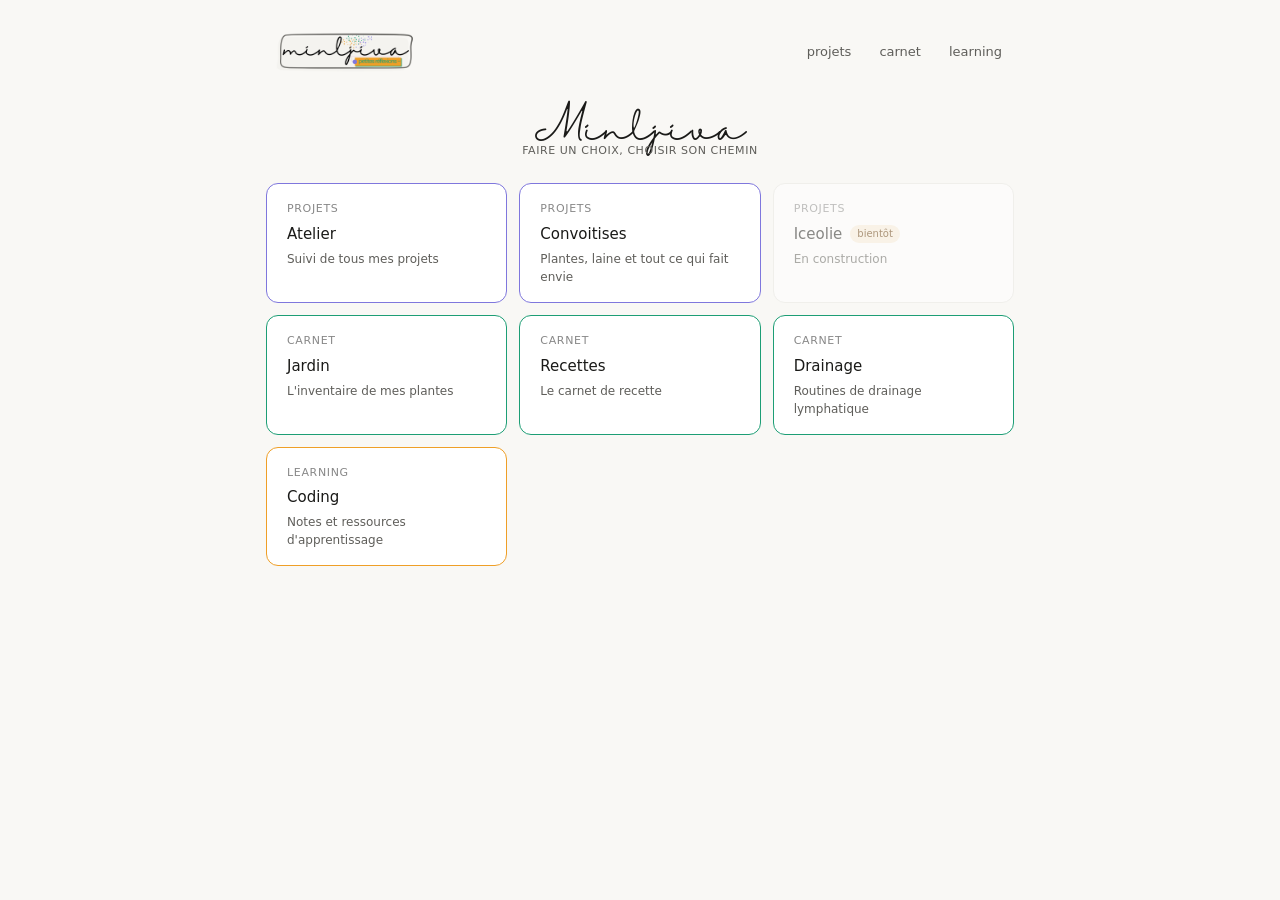
==== index.html @ d65a4150 "Update index.html" ====
<!DOCTYPE html>
<html lang="fr">
<head>
  <meta charset="UTF-8">
  <meta name="viewport" content="width=device-width, initial-scale=1.0">
  <link rel="stylesheet" href="style.css">
  <title>Minljiva</title>
</head>
<body>

  <header class="site-header" data-page="">
    <a href="index.html"><img src="Minljiva.png" alt="Minljiva"></a>
    <nav class="nav" id="main-nav"></nav>
  </header>

  <h1>Minljiva</h1>
  <p class="subtitle">Faire un choix, choisir son chemin</p>

    <div class="index-grid">

    <a href="ATELIER.html" class="index-card-projet">
      <div class="index-card-cat">projets</div>
      <div class="index-card-title">Atelier</div>
      <div class="index-card-desc">Suivi de tous mes projets</div>
    </a>

    <a href="CONVOITISES.html" class="index-card-projet">
      <div class="index-card-cat">projets</div>
      <div class="index-card-title">Convoitises</div>
      <div class="index-card-desc">Plantes, laine et tout ce qui fait envie</div>
    </a>

    <div class="index-card index-card-soon">
      <div class="index-card-cat">projets</div>
      <div class="index-card-title">Iceolie <span class="badge-soon">bientôt</span></div>
      <div class="index-card-desc">En construction</div>
    </div>

    <a href="JARDIN.html" class="index-card-carnet">
      <div class="index-card-cat">carnet</div>
      <div class="index-card-title">Jardin</div>
      <div class="index-card-desc">L'inventaire de mes plantes</div>
    </a>

    <a href="RECETTES.html" class="index-card-carnet">
      <div class="index-card-cat">carnet</div>
      <div class="index-card-title">Recettes</div>
      <div class="index-card-desc">Le carnet de recette</div>
    </a>

    <a href="DRAINAGE.html" class="index-card-carnet">
      <div class="index-card-cat">carnet</div>
      <div class="index-card-title">Drainage</div>
      <div class="index-card-desc">Routines de drainage lymphatique</div>
    </a>

    <a href="CODING.html" class="index-card-learning">
      <div class="index-card-cat">learning</div>
      <div class="index-card-title">Coding</div>
      <div class="index-card-desc">Notes et ressources d'apprentissage</div>
    </a>

  </div>

  </div>



<script>
  const NAV = [
    { cat: "projets",  pages: [
      { label: "Iceolie",       href: "ICEOLIE.html" },
      { label: "Atelier",       href: "ÀTELIER.html" },
      { label: "Convoitises",   href: "CONVOITISES.html" }
    ]},
    { cat: "carnet",   pages: [
      { label: "Jardin",    href: "JARDIN.html" },
      { label: "Recettes",      href: "RECETTES.html" },
      { label: "Drainage",      href: "DRAINAGE.html" }
    ]},
    { cat: "learning", pages: [
      { label: "Coding",        href: "CODING.html" }
    ]}
  ];
  (function buildNav() {
    const nav = document.getElementById('main-nav');
    if (!nav) return;
    const cat = nav.closest('[data-page]') ? nav.closest('[data-page]').dataset.page : '';
    NAV.forEach(group => {
      const wrap = document.createElement('div');
      wrap.className = 'nav-group' + (group.cat === cat ? ' nav-group-active' : '');
      const lbl = document.createElement('span');
      lbl.className = 'nav-cat' + (group.cat === cat ? ' actif' : '');
      lbl.textContent = group.cat;
      wrap.appendChild(lbl);
      if (group.pages.length > 0) {
        const dd = document.createElement('div');
        dd.className = 'nav-dropdown';
        group.pages.forEach(p => {
          const a = document.createElement('a');
          a.href = p.href; a.textContent = p.label; a.className = 'nav-drop-item';
          dd.appendChild(a);
        });
        wrap.appendChild(dd);
      }
      nav.appendChild(wrap);
    });
  })();
</script>
</body>
</html>
---- style.css ----
:root {
  --vert:          #1D9E75;
  --vert-clair:    #E1F5EE;
  --vert-fonce:    #085041;
  --violet:        #7F77DD;
  --violet-clair:  #EEEDFE;
  --violet-fonce:  #3C3489;
  --orange:        #EF9F27;
  --orange-clair:  #FAEEDA;
  --orange-fonce:  #633806;
  --fond:          #f9f8f5;
  --blanc:         #ffffff;
  --bordure:       #e8e7e3;
  --bordure2:      #ccc;
  --texte:         #1a1a18;
  --texte-doux:    #5f5e5a;
  --texte-pale:    #888;
  --fond-bloc:     #f4f3ef;
  --fond-hover:    #efefec;
}

/* ===== PAGE COLORS ===== */
* {  box-sizing: border-box; margin: 0; padding: 0;}
body { background: #f9f8f5; font-family: -apple-system, BlinkMacSystemFont, "Segoe UI", Roboto, sans-serif; color: #1a1a18;  padding: 24px;}
/* ===== GRID PRINCIPAL ===== */
.palette { display: grid; grid-template-columns: repeat(auto-fill, minmax(140px, 140px)); /* largeur fixe */ gap: 20px;}
/* ===== TITRES DE SECTION ===== */
.palette-title { grid-column: 1 / -1; font-weight: 600; font-size: 18px; margin-top: 24px; padding-bottom: 6px; border-bottom: 2px solid #e8e7e3;}
/* ===== CARTE COULEUR ===== */
.color-card { background: #ffffff; border-radius: 12px; padding: 10px; text-align: center; border: 1px solid #e8e7e3; transition: transform 0.15s ease, box-shadow 0.15s ease;}
.color-card:hover { transform: translateY(-3px); box-shadow: 0 6px 14px rgba(0,0,0,0.08);}
/* ===== BLOC COULEUR ===== */
.color-box { height: 80px; border-radius: 8px; margin-bottom: 8px;}
/* ===== TEXTE ===== */
.color-card p { font-size: 13px; line-height: 1.3; color: #5f5e5a;}
/* ===== CAS SPÉCIAUX ===== */
.border { border: 1px solid #ddd;}
/* ===== PALETTE COULEURS ===== */
/* VERTS */
.vert { background: #1D9E75; }
.vert-clair { background: #E1F5EE; }
.vert-fonce { background: #085041; }
/* VIOLETS */
.violet { background: #7F77DD; }
.violet-clair { background: #EEEDFE; }
.violet-fonce { background: #3C3489; }
/* ORANGES */
.orange { background: #EF9F27; }
.orange-clair { background: #FAEEDA; }
.orange-fonce { background: #633806; }
/* FONDS */
.fond { background: #f9f8f5; }
.fond-bloc { background: #f4f3ef; }
.fond-hover { background: #efefec; }
.blanc { background: #ffffff; }
/* BORDURES */
.bordure { background: #e8e7e3; }
.bordure2 { background: #ccc; }
/* TEXTES */
.texte { background: #1a1a18; }
.texte-doux { background: #5f5e5a; }
.texte-pale { background: #888; }

/* 2. RESET & BASE */
*, *::before, *::after {
  box-sizing: border-box;
  margin: 0;
  padding: 0;
}

@font-face {
  font-family: 'Halimun';
  src: url('fonts/Halimun.ttf') format('truetype');
}

body {
  font-family: system-ui, -apple-system, sans-serif;
  background: var(--fond);
  color: var(--texte);
  padding: 2rem 1rem;
  max-width: 780px;
  margin: 0 auto;
  line-height: 1.6;
}

a { color: var(--texte-doux); text-decoration: none; transition: color 0.15s; }
a:hover { color: var(--texte-pale); transform: translateY(-2px);}

/* 3. HEADER — logo + navigation */
.site-header {
  display: flex;
  align-items: center;
  justify-content: space-between;
  gap: 1rem;
  margin-bottom: 2rem;
}

.site-header img {
  display: block;
  max-width: 160px;
}

.nav {
  display: flex;
  gap: 4px;
  align-items: center;
  flex-wrap: wrap;
}

/* Groupe catégorie */
.nav-group {
  position: relative;
}

.nav-cat {
  font-size: 13px;
  color: var(--texte-doux);
  padding: 5px 12px;
  border-radius: 99px;
  cursor: default;
  transition: color 0.15s, background 0.15s;
  display: block;
  user-select: none;
}

.nav-group:hover .nav-cat {
  background: var(--fond-hover);
  color: var(--texte);
}

.nav-cat.actif {
  color: var(--orange);
  background: var(--orange-clair);
}

.nav-cat-soon {
  opacity: 0.45;
  font-style: italic;
}

/* Dropdown */
.nav-dropdown {
  display: none;
  position: absolute;
  top: calc(100% + 6px);
  left: 0;
  background: var(--blanc);
  border: 1px solid var(--bordure);
  border-radius: 10px;
  padding: 5px 0;
  min-width: 140px;
  z-index: 200;
  box-shadow: 0 4px 16px rgba(0,0,0,0.08);
}

.nav-group:hover .nav-dropdown {
  display: block;
}

.nav-drop-item {
  display: block;
  padding: 6px 14px;
  font-size: 13px;
  color: var(--texte-doux);
  text-decoration: none;
  transition: background 0.12s, color 0.12s;
}

.nav-drop-item:hover {
  background: var(--fond-hover);
  color: var(--texte);
}

/* Style pour le compteur de résultats */
.count-bar {
  font-size: 11px;
  color: var(--texte-doux);
  margin-bottom: -0,75rem;
  text-transform: uppercase;
  letter-spacing: 0.05em;  width: 100%;
}

/* 4. TITRES */
h1 { font-family: 'Halimun', sans-serif; font-size: 33px; font-weight: 500; text-align: center; margin-bottom: 0rem; padding-top: -15px }
h2 { font-size: 16px; font-weight: 500; margin-bottom: 0.5rem; color: var(--texte); }
.subtitle { font-size: 11px; color: var(--texte-doux); margin-bottom: 1.5rem; margin-top: -1rem; text-align: center;   text-transform: uppercase;
  letter-spacing: 0.05em;  width: 100%;}

/* 5. COMPOSANTS COMMUNS (Box, Tip, Note...) */
.box { background: var(--blanc); border: 1px solid var(--bordure); border-radius: 12px; padding: 1.25rem; margin-bottom: 1rem; }

.tip, .note {
  font-size: 12px; margin-top: 10px; padding: 8px 10px;
  background: var(--fond-bloc); border-left: 3px solid var(--bordure);
  border-radius: 0 8px 8px 0; color: var(--texte-doux);
}

.tipV {
  font-size: 12px; margin-top: 10px; padding: 8px 10px;
  background: var(--vert-clair); border-left: 3px solid var(--vert);
  border-radius: 0 8px 8px 0; color: var(--texte-doux);}

.warn { font-size: 12px; background: var(--orange-clair); color: var(--orange-fonce); border-radius: 8px; padding: 8px 12px; margin-top: 1rem; }

.mariage {
  font-size: 12px; margin-top: 6px; padding: 8px 10px;
  background: #EEEDFE18; border-left: 3px solid var(--violet);
  border-radius: 0 8px 8px 0; color: var(--texte-doux);
}

.pot-info {
  font-size: 12px; margin-top: 6px; padding: 8px 10px;
  background: #FAEEDA44; border-left: 3px solid var(--orange);
  border-radius: 0 8px 8px 0; color: var(--texte-doux);
}

/* 6. ONGLETS ET FILTRES */
.tabs, .filter-bar { display: flex; gap: 8px; flex-wrap: wrap; margin-bottom: 1.5rem; }
.filter-label { font-size: 11px; color: var(--texte-doux); text-transform: uppercase; letter-spacing: .05em; margin-bottom: 4px; margin-top: 0.75rem; width: 100%; }

.tab, .filter-btn {
  font-size: 13px; padding: 5px 14px; border-radius: 99px;
  border: 1px solid var(--bordure2); background: transparent;
  color: var(--texte-doux); cursor: pointer; transition: all 0.15s;
}

.tab:hover, .filter-btn:hover { border-color: #999; color: var(--texte); }
.tab.active, .filter-btn.active { background: var(--fond-hover); color: var(--texte); border-color: #999; font-weight: 500; }

/* 7. GRILLES ET CARTES */
.grid, .moment-grid, .crochet-grid { display: grid; grid-template-columns: repeat(auto-fit, minmax(300px, 1fr)); gap: 12px; }

.card, .crochet-card { background: var(--blanc); border: 1px solid var(--bordure); border-radius: 12px; padding: 1rem 1.25rem; }
.card-header { display: flex; align-items: center; gap: 10px; margin-bottom: 8px; }
.plant-name { font-size: 15px; font-weight: 500; color: var(--texte); }
.plant-latin { font-size: 12px; color: var(--texte-doux); margin-bottom: 6px; }
.desc { font-size: 13px; color: var(--texte-doux); line-height: 1.6; }

/* 8. BADGES ET TAGS */
.badge { font-size: 11px; padding: 2px 8px; border-radius: 8px; font-weight: 500; flex-shrink: 0; }
.badge-med { background: var(--vert-clair); color: var(--vert-fonce); }
.badge-cul, .badge-arom { background: var(--orange-clair); color: var(--orange-fonce); }
.badge-orn, .badge-ete { background: #FBEAF0; color: #72243E; }
.badge-fruit, .badge-adapt { background: #EAF3DE; color: #27500A; }
.badge-imm { background: var(--violet-clair); color: var(--violet-fonce); }
.badge-mel { background: var(--fond-hover); color: #444441; }

.tags { display: flex; flex-wrap: wrap; gap: 5px; margin-bottom: 8px; }
.tag { font-size: 11px; background: var(--fond-bloc); color: var(--texte-doux); padding: 2px 8px; border-radius: 99px; border: 1px solid var(--bordure); }

/* 9. RECETTES ET ÉTAPES (Tisanes & Cuisine) */
.recipe { background: var(--blanc); border: 1px solid var(--bordure); border-radius: 12px; padding: 1.25rem; margin-bottom: 12px; }
.recipe-header { display: flex; align-items: flex-start; gap: 12px; margin-bottom: 10px; }
.recipe-icon { width: 36px; height: 36px; border-radius: 8px; display: flex; align-items: center; justify-content: center; flex-shrink: 0; font-size: 14px; font-weight: 600; }
.recipe-title { font-size: 15px; font-weight: 500; color: var(--texte); margin: 0; }
.recipe-sub { font-size: 12px; color: var(--texte-doux); margin: 0; }

.row { display: grid; grid-template-columns: 1fr 1fr; gap: 12px; margin-top: 10px; }
.block { background: var(--fond-bloc); border-radius: 8px; padding: 10px 12px; }
.block-label { font-size: 11px; color: var(--texte-pale); text-transform: uppercase; letter-spacing: .04em; margin-bottom: 4px; }
.block-val { font-size: 13px; color: var(--texte); line-height: 1.5; }

.how-box { background: var(--blanc); border: 1px solid var(--bordure); border-radius: 12px; padding: 1.25rem; margin-bottom: 1.5rem; }
.step { display: flex; gap: 12px; align-items: flex-start; margin-bottom: 12px; }
.step-num { width: 24px; height: 24px; border-radius: 50%; background: var(--vert-clair); color: var(--vert-fonce); font-size: 12px; font-weight: 500; display: flex; align-items: center; justify-content: center; flex-shrink: 0; }
.step-text { font-size: 13px; color: var(--texte-doux); line-height: 1.6; }

/* 10. PAGE AVENIR — expositions */
.expo-btn.active-est   { background: #E6F1FB; color: #0C447C; border-color: #378ADD; }
.expo-btn.active-ouest { background: var(--orange-clair); color: var(--orange-fonce); border-color: var(--orange); }
.expo-btn.active-ombre { background: #EAF3DE; color: #27500A; border-color: #639922; }
.expo-btn.active-all   { background: var(--fond-hover); color: var(--texte); border-color: #999; }

.expo-tag { font-size: 11px; padding: 2px 8px; border-radius: 8px; font-weight: 500; }
.expo-est   { background: #E6F1FB; color: #0C447C; }
.expo-ouest { background: var(--orange-clair); color: var(--orange-fonce); }
.expo-ombre { background: #EAF3DE; color: #27500A; }
.expo-both  { background: var(--fond-hover); color: #444441; }

.card.prio { border: 2px solid var(--vert); }
.prio-label { font-size: 11px; background: var(--vert-clair); color: var(--vert-fonce); padding: 2px 8px; border-radius: 8px; font-weight: 500; display: inline-block; margin-bottom: 8px; }

/* 11. PAGE CODING — blocks de code */
.code-block { background: #1a1a18; color: #e8e7e3; border-radius: 8px; padding: 10px 14px; font-family: 'Courier New', monospace; font-size: 12px; line-height: 1.7; overflow-x: auto; margin-top: 6px; }
.code-block .kw  { color: var(--violet-clair); }
.code-block .str { color: #a8e6cf; }
.code-block .com { color: #666; font-style: italic; }
.code-block .tag { color: #f8c291; border: none; background: none; }
.code-block .atr { color: var(--vert-clair); }

/* 12. CROCHET — modale et panneau slide */
.btn-add { display: inline-flex; align-items: center; gap: 6px; background: var(--vert); color: #fff; border: none; border-radius: 99px; padding: 8px 18px; font-size: 13px; font-weight: 500; cursor: pointer; margin-bottom: 1.5rem; }
/* BOUTONS D'ACTION (Démarrer / Terminer) */
.btn-next {
  background: var(--fond-bloc);
  border: 1px solid var(--bordure);
  padding: 5px 12px;
  border-radius: 6px;
  font-size: 11px;
  font-weight: 500;
  color: var(--texte);
  cursor: pointer;
  transition: all 0.2s;
}
.save-ok { font-size: 11px; color: var(--texte-doux); margin-bottom: 1.5rem; margin-top: 1rem; text-align: center;   text-transform: uppercase;
  letter-spacing: 0.05em;  width: 100%;}

.btn-next:hover {
  background: var(--vert-clair);
  border-color: var(--vert);
}

/* BOUTON SUPPRIMER (La petite croix) */
.btn-delete {
  background: none;
  border: none;
  color: var(--texte-pale);
  font-size: 14px;
  cursor: pointer;
  padding: 5px;
  transition: color 0.2s;
}

.btn-delete:hover {
  color: #e74c3c; /* Rouge au survol */
}

.btn-edit-save{
  background: var(--fond-bloc);
  border: 1px solid var(--bordure);
  padding: 5px 12px;
  border-radius: 6px;
  font-size: 11px;
  font-weight: 500;
  color: var(--texte);
  cursor: pointer;
  transition: all 0.2s;
}

/* BOUTONS DANS LES MODALES (Enregistrer / Annuler) */
.modal-actions {
  display: flex;
  justify-content: flex-end;
  gap: 10px;
  margin-top: 20px;
}

.btn-save {
  background: var(--vert);
  color: white;
  border: none;
  padding: 8px 16px;
  border-radius: 8px;
  cursor: pointer;
}

.btn-save:hover {
  background: var(--vert-clair);
  border-color: var(--vert);
}
.overlay, .detail-overlay { display: none; position: fixed; inset: 0; background: rgba(0,0,0,0.35); z-index: 100; align-items: center; justify-content: center; }
.overlay.open, .detail-overlay.open { display: flex; }

.modal { background: var(--blanc); border-radius: 16px; padding: 1.5rem; width: 90%; max-width: 420px; box-shadow: 0 8px 32px rgba(0,0,0,0.12); }
.field { margin-bottom: 0.9rem; }
.field label, .detail-label { display: block; font-size: 11px; color: var(--texte-pale); text-transform: uppercase; letter-spacing: .04em; margin-bottom: 4px; }
.field input, .field textarea, .field select, .edit-input, .edit-textarea { width: 100%; border: 1px solid var(--bordure); border-radius: 8px; padding: 8px 10px; font-size: 13px; font-family: inherit; background: var(--fond); outline: none; }

.detail-panel { position: fixed; top: 0; right: -100%; width: 100%; max-width: 480px; height: 100%; background: var(--blanc); box-shadow: -4px 0 24px rgba(0,0,0,0.12); z-index: 201; overflow-y: auto; transition: right 0.25s ease; padding: 1.5rem; }
.detail-panel.open { right: 0; }

.crochet-card.todo { border-left: 3px solid var(--violet); }
.crochet-card.wip  { border-left: 3px solid var(--orange); }
.crochet-card.done { border-left: 3px solid var(--vert); }

.statut-todo { 
  background: var(--violet-clair);   color: var(--violet-fonce);   border: 1px solid #ccc; 
}
/* WIP (En cours) */
.statut-wip { 
  background: var(--orange-clair);   color: var(--orange-fonce); border: 1px solid #ccc; 
}
/* DONE (Terminé) */
.statut-done { 
  background: var(--vert-clair);   color:   var(--vert-fonce); border: 1px solid #ccc; 
}

.clickable-title {
  cursor: pointer;
  font-weight: 500;
  transition: color 0.2s ease;
  display: inline-block; /* Pour que la zone de clic s'arrête à la fin du texte */
}

/* L'effet de survol uniquement sur le titre */
.clickable-title:hover {
  color: var(--vert);
  text-decoration: underline; /* Optionnel : pour bien montrer que c'est un lien */
}
/* 13. RESPONSIVE ET UTILS */
@media (max-width: 600px) {
  body { padding: 1rem 0.75rem; }
  .grid, .moment-grid, .crochet-grid { grid-template-columns: 1fr; }
  .row { grid-template-columns: 1fr; }
  .detail-panel { max-width: 100%; }
}

.date { font-size: 12px; color: var(--texte-pale); font-weight: 500; letter-spacing: 0.05em; }

/* La ligne qui contient Badge, Date et Bouton */
.header-top-row {
  display: flex;
  justify-content: space-between; /* Pousse le bouton à droite et les infos à gauche */
  align-items: center;            /* Aligne tout verticalement au centre */
  width: 100%;
}

/* Le groupe Badge + Date */
.header-meta {
  display: flex;
  align-items: center;
  gap: 10px;
}

/* Style spécifique pour le bouton fermer du panneau */
.btn-close-detail {
  background: none;
  border: none;
  font-size: 20px;
  color: var(--texte-pale);
  cursor: pointer;
  padding: 5px;
  line-height: 1;
  transition: color 0.2s;
}

.btn-close-detail:hover {
  color: var(--texte); /* Devient plus sombre au survol */
}

/* Optionnel : style pour la date si tu ne l'as pas déjà */
.date {
  font-size: 12px;
  color: var(--texte-pale);
  font-weight: 500;
  letter-spacing: 0.05em;
}

.empty, .loading { text-align: center; padding: 3rem 1rem; color: var(--texte-pale); font-size: 14px; }


/* ============================================================
   14. CLASSES AJOUTÉES (remplacement des styles inline)
   ============================================================ */

/* -- CROCHET : panneau détail -- */
.detail-titre {
  font-size: 20px;
  margin-top: 10px;
  font-weight: 500;
}

.detail-section {
  margin-top: 12px;
}

.detail-section-first {
  margin-top: 20px;
}

.edit-textarea {
  width: 100%;
  min-height: 100px;
}

.btn-edit-save-full {
  width: 100%;
  margin-top: 15px;
}

/* -- CROCHET : cartes -- */
.card-top {
  display: flex;
  align-items: center;
  gap: 10px;
  margin-bottom: 8px;
}

.card-top-title {
  flex: 1;
}

.card-actions {
  margin-top: 12px;
  display: flex;
  gap: 8px;
}

/* -- RECETTE & DRAINAGE : couleurs des icônes recettes -- */
.recipe-icon-orange {
  background: var(--orange-clair);
  color: var(--orange-fonce);
}

.recipe-icon-vert {
  background: var(--vert-clair);
  color: var(--vert-fonce);
}

.recipe-icon-violet {
  background: var(--violet-clair);
  color: var(--violet-fonce);
}

.recipe-icon-fruit {
  background: #EAF3DE;
  color: #27500A;
}

.recipe-icon-orn {
  background: #FBEAF0;
  color: #72243E;
}

.recipe-icon-neutre {
  background: var(--fond-bloc);
  color: var(--texte-doux);
}

/* -- RECETTE : how-box étapes -- */
.how-box-steps {
  margin-top: 10px;
  margin-bottom: 0;
}

/* -- CODING : desc avec marges -- */
.desc-coding {
  margin: 6px 0 8px;
}

/* -- CODING : how-box liste -- */
.how-box-liste {
  
  margin-top: 8px;
  margin-bottom: 0;
}

/* -- TISANES : espacements dans les cartes -- */
.row-tisane {
  margin-top: 8px;
}

.desc-tisane {
  margin-top: 8px;
}

/* -- INDEX : espacement des liens dans les blocs tip -- */
.tip-links {
  margin-top: 6px;
}

.lien1 {
  margin-bottom: 2px;
}


/* ============================================================
   15. PAGE INDEX — grille de cartes
   ============================================================ */

.index-grid {
  display: grid;
  grid-template-columns: repeat(auto-fit, minmax(220px, 1fr));
  gap: 12px;
  margin-top: 1.5rem;
}

.index-card {
  display: block;
  background: var(--blanc);
  border: 1px solid var(--bordure);
  border-radius: 12px;
  padding: 1rem 1.25rem;
  text-decoration: none;
  color: var(--texte);
  transition: border-color 0.15s, box-shadow 0.15s;
}

.index-card-projet {
  display: block;
  background: var(--blanc);
  border: 1px solid var(--violet);
  border-radius: 12px;
  padding: 1rem 1.25rem;
  text-decoration: none;
  color: var(--texte);
  transition: border-color 0.15s, box-shadow 0.15s;
}

.index-card-carnet {
  display: block;
  background: var(--blanc);
  border: 1px solid var(--vert);
  border-radius: 12px;
  padding: 1rem 1.25rem;
  text-decoration: none;
  color: var(--texte);
  transition: border-color 0.15s, box-shadow 0.15s;
}

.index-card-learning {
  display: block;
  background: var(--blanc);
  border: 1px solid var(--orange);
  border-radius: 12px;
  padding: 1rem 1.25rem;
  text-decoration: none;
  color: var(--texte);
  transition: border-color 0.15s, box-shadow 0.15s;
}

.index-card:hover {
  border-color: var(--black);
  box-shadow: 0 2px 10px rgba(127,119,221,0.1);
  color: var(--texte);
}

.index-card-soon {
  opacity: 0.5;
  cursor: default;
  pointer-events: none;
}

.index-card-cat {
  font-size: 11px;
  text-transform: uppercase;
  letter-spacing: 0.06em;
  color: var(--texte-pale);
  margin-bottom: 4px;
}

.index-card-title {
  font-size: 15px;
  font-weight: 500;
  margin-bottom: 4px;
  display: flex;
  align-items: center;
  gap: 8px;
}

.index-card-desc {
  font-size: 12px;
  color: var(--texte-doux);
  line-height: 1.5;
}

.badge-soon {
  font-size: 10px;
  background: var(--orange-clair);
  color: var(--orange-fonce);
  padding: 1px 7px;
  border-radius: 99px;
  font-weight: 500;
}

/* ===== AJOUTS POUR LE PATRON DE CROCHET ===== */

/* Titre de section à l'intérieur d'une how-box */
.section-pattern-title {
    color: var(--vert-fonce);
    margin-bottom: 1.25rem;
    text-transform: uppercase;
    font-size: 14px;
    letter-spacing: 0.05em;
}

/* Ligne spécifique pour un rang du patron */
.pattern-row {
    font-size: 13px;
    padding: 6px 10px;
    background: var(--fond-bloc);
    margin-bottom: 4px;
    border-radius: 6px;
    border-left: 2px solid var(--bordure2);
}

/* Accentuer les "Row X" dans le texte */
.pattern-row strong, .step-text strong {
    color: var(--texte);
    font-weight: 600;
}
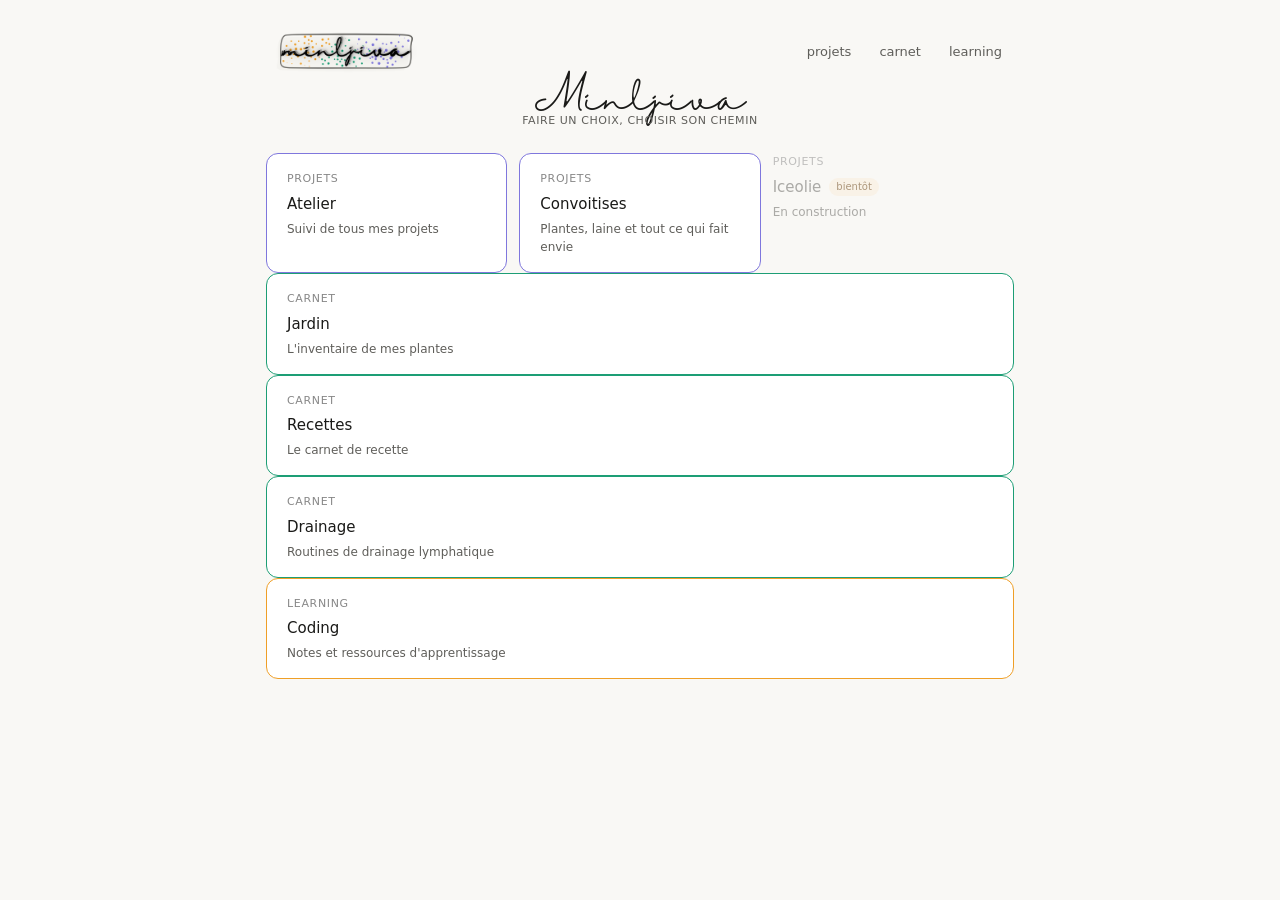
==== commit 621d5dae: "Update index.html" ====
--- a/index.html
+++ b/index.html
@@ -30,7 +30,7 @@
       <div class="index-card-desc">Plantes, laine et tout ce qui fait envie</div>
     </a>
 
-    <div class="index-card index-card-soon">
+    <a href="https://minljiva.github.io/iceolie/" class="index-card-soon">
       <div class="index-card-cat">projets</div>
       <div class="index-card-title">Iceolie <span class="badge-soon">bientôt</span></div>
       <div class="index-card-desc">En construction</div>
@@ -70,7 +70,7 @@
   const NAV = [
     { cat: "projets",  pages: [
       { label: "Iceolie",       href: "ICEOLIE.html" },
-      { label: "Atelier",       href: "ÀTELIER.html" },
+      { label: "Atelier",       href: "ATELIER.html" },
       { label: "Convoitises",   href: "CONVOITISES.html" }
     ]},
     { cat: "carnet",   pages: [
--- a/style.css
+++ b/style.css
@@ -21,45 +21,108 @@
 
 /* ===== PAGE COLORS ===== */
 * {  box-sizing: border-box; margin: 0; padding: 0;}
-body { background: #f9f8f5; font-family: -apple-system, BlinkMacSystemFont, "Segoe UI", Roboto, sans-serif; color: #1a1a18;  padding: 24px;}
-/* ===== GRID PRINCIPAL ===== */
-.palette { display: grid; grid-template-columns: repeat(auto-fill, minmax(140px, 140px)); /* largeur fixe */ gap: 20px;}
-/* ===== TITRES DE SECTION ===== */
-.palette-title { grid-column: 1 / -1; font-weight: 600; font-size: 18px; margin-top: 24px; padding-bottom: 6px; border-bottom: 2px solid #e8e7e3;}
-/* ===== CARTE COULEUR ===== */
-.color-card { background: #ffffff; border-radius: 12px; padding: 10px; text-align: center; border: 1px solid #e8e7e3; transition: transform 0.15s ease, box-shadow 0.15s ease;}
-.color-card:hover { transform: translateY(-3px); box-shadow: 0 6px 14px rgba(0,0,0,0.08);}
-/* ===== BLOC COULEUR ===== */
-.color-box { height: 80px; border-radius: 8px; margin-bottom: 8px;}
-/* ===== TEXTE ===== */
-.color-card p { font-size: 13px; line-height: 1.3; color: #5f5e5a;}
-/* ===== CAS SPÉCIAUX ===== */
-.border { border: 1px solid #ddd;}
-/* ===== PALETTE COULEURS ===== */
-/* VERTS */
-.vert { background: #1D9E75; }
-.vert-clair { background: #E1F5EE; }
-.vert-fonce { background: #085041; }
-/* VIOLETS */
-.violet { background: #7F77DD; }
-.violet-clair { background: #EEEDFE; }
-.violet-fonce { background: #3C3489; }
-/* ORANGES */
-.orange { background: #EF9F27; }
-.orange-clair { background: #FAEEDA; }
-.orange-fonce { background: #633806; }
-/* FONDS */
-.fond { background: #f9f8f5; }
-.fond-bloc { background: #f4f3ef; }
-.fond-hover { background: #efefec; }
-.blanc { background: #ffffff; }
-/* BORDURES */
-.bordure { background: #e8e7e3; }
-.bordure2 { background: #ccc; }
-/* TEXTES */
-.texte { background: #1a1a18; }
-.texte-doux { background: #5f5e5a; }
-.texte-pale { background: #888; }
+body { background: var(--fond); font-family: -apple-system, BlinkMacSystemFont, "Segoe UI", Roboto, sans-serif; color: var(--texte);  padding: 24px;}
+/* ===== CONTENEUR GLOBAL ===== */
+.palette {
+  display: flex;
+  flex-direction: column;
+  align-items: center;
+  width: 100%;
+  max-width: 1000px;
+  margin: 0 auto;
+    border-bottom: 2px solid va(--bordure);
+}
+
+/* ===== CHAQUE SECTION (Titre + ses 3 cartes) ===== */
+.palette-group {
+  display: flex;
+  flex-direction: column;
+  align-items: center;
+  width: 100%;
+  margin-bottom: 5px; /* Espace entre les groupes (Verts / Violets...) */
+}
+
+.palette-title {
+  font-family: 'Halimun', sans-serif; /* Si tu l'utilises */
+  font-size: 18px;
+  margin-top: 24px;
+  padding-bottom: 6px;
+  border-bottom: 2px solid var(--bordure);
+  text-align: left;
+  margin-right: 20px;
+  margin-bottom: 5px;
+  width: 100%;
+}
+
+/* ===== LE CONTENEUR DES 3 CARTES ===== */
+.cards-container {
+  display: flex;
+  flex-direction: row;
+  justify-content: center;
+  flex-wrap: wrap;
+  gap: 25px;
+  width: 100%;
+}
+
+/* ===== LA CARTE INDIVIDUELLE ===== */
+.color-card {
+    background: var(--blanc);
+  border-radius: 12px;
+  padding: 10px;
+  border: 1px solid var(--bordure);
+  transition: transform 0.15s ease, box-shadow 0.15s ease;
+  display: flex;
+  flex-direction: column;
+  align-items: center;
+  text-align: center;
+  width: 130px; /* Un peu plus large pour respirer */
+
+}
+
+.color-card:hover { 
+  transform: translateY(-3px); 
+    box-shadow: 0 6px 14px rgba(0,0,0,0.08);
+}
+
+/* ===== LA BOITE DE COULEUR (LE CARRÉ) ===== */
+.color-box { 
+  width: 100%;       /* IMPORTANT : Pour qu'on voie la couleur */
+  height: 80px; 
+  border-radius: 10px; 
+  margin-bottom: 10px;
+  box-shadow: inset 0 0 0 1px rgba(0,0,0,0.05); /* Petite bordure interne discrète */
+}
+
+/* ===== TEXTE SOUS LA COULEUR ===== */
+.color-card p { 
+  font-size: 13px; 
+  line-height: 1.4; 
+  color: var(--texte-doux);
+  margin: 0;
+}
+
+/* Cas spécial pour la box blanche (pour la voir sur fond blanc) */
+.border { border: 1px solid #ddd; }
+
+/* ===== TES COULEURS (Gardées telles quelles) ===== */
+.vert { background: var(--vert); }
+.vert-clair { background: var(--vert-clair); }
+.vert-fonce { background: var(--vert-fonce); }
+.violet { background: var(--violet); }
+.violet-clair { background: var(--violet-clair); }
+.violet-fonce { background: var(--violet-fonce); }
+.orange { background: var(--orange); }
+.orange-clair { background: var(--orange-clair); }
+.orange-fonce { background: var(--orange-fonce); }
+.fond { background: var(--fond); }
+.fond-bloc { background: var(--fond-bloc); }
+.fond-hover { background: var(--fond-hover); }
+.blanc { background: var(--blanc); }
+.bordure { background: var(--bordure); }
+.bordure2 { background: var(--bordure2); }
+.texte { background: var(--texte); }
+.texte-doux { background: var(--texte-doux); }
+.texte-pale { background: var(--texte-pale); }
 
 /* 2. RESET & BASE */
 *, *::before, *::after {
@@ -181,7 +244,7 @@
 }
 
 /* 4. TITRES */
-h1 { font-family: 'Halimun', sans-serif; font-size: 33px; font-weight: 500; text-align: center; margin-bottom: 0rem; padding-top: -15px }
+h1 { font-family: 'Halimun', sans-serif; font-size: 33px; font-weight: 500; text-align: center; margin-bottom: 0rem; margin-top: -30px; }
 h2 { font-size: 16px; font-weight: 500; margin-bottom: 0.5rem; color: var(--texte); }
 .subtitle { font-size: 11px; color: var(--texte-doux); margin-bottom: 1.5rem; margin-top: -1rem; text-align: center;   text-transform: uppercase;
   letter-spacing: 0.05em;  width: 100%;}
@@ -204,19 +267,20 @@
 
 .mariage {
   font-size: 12px; margin-top: 6px; padding: 8px 10px;
-  background: #EEEDFE18; border-left: 3px solid var(--violet);
+  background: var(--violet-clair); border-left: 3px solid var(--violet);
   border-radius: 0 8px 8px 0; color: var(--texte-doux);
 }
 
 .pot-info {
   font-size: 12px; margin-top: 6px; padding: 8px 10px;
-  background: #FAEEDA44; border-left: 3px solid var(--orange);
+  background: var(--orange-clair); border-left: 3px solid var(--orange);
   border-radius: 0 8px 8px 0; color: var(--texte-doux);
 }
 
 /* 6. ONGLETS ET FILTRES */
 .tabs, .filter-bar { display: flex; gap: 8px; flex-wrap: wrap; margin-bottom: 1.5rem; }
 .filter-label { font-size: 11px; color: var(--texte-doux); text-transform: uppercase; letter-spacing: .05em; margin-bottom: 4px; margin-top: 0.75rem; width: 100%; }
+.filter-group { font-size: 11px; color: var(--texte-doux); text-transform: uppercase; letter-spacing: .05em; margin-bottom: 4px; margin-top: 0.75rem; width: 100%; }
 
 .tab, .filter-btn {
   font-size: 13px; padding: 5px 14px; border-radius: 99px;
@@ -281,7 +345,7 @@
 .prio-label { font-size: 11px; background: var(--vert-clair); color: var(--vert-fonce); padding: 2px 8px; border-radius: 8px; font-weight: 500; display: inline-block; margin-bottom: 8px; }
 
 /* 11. PAGE CODING — blocks de code */
-.code-block { background: #1a1a18; color: #e8e7e3; border-radius: 8px; padding: 10px 14px; font-family: 'Courier New', monospace; font-size: 12px; line-height: 1.7; overflow-x: auto; margin-top: 6px; }
+.code-block { background: var(--texte); color: var(--bordure); border-radius: 8px; padding: 10px 14px; font-family: 'Courier New', monospace; font-size: 12px; line-height: 1.7; overflow-x: auto; margin-top: 6px; }
 .code-block .kw  { color: var(--violet-clair); }
 .code-block .str { color: #a8e6cf; }
 .code-block .com { color: #666; font-style: italic; }
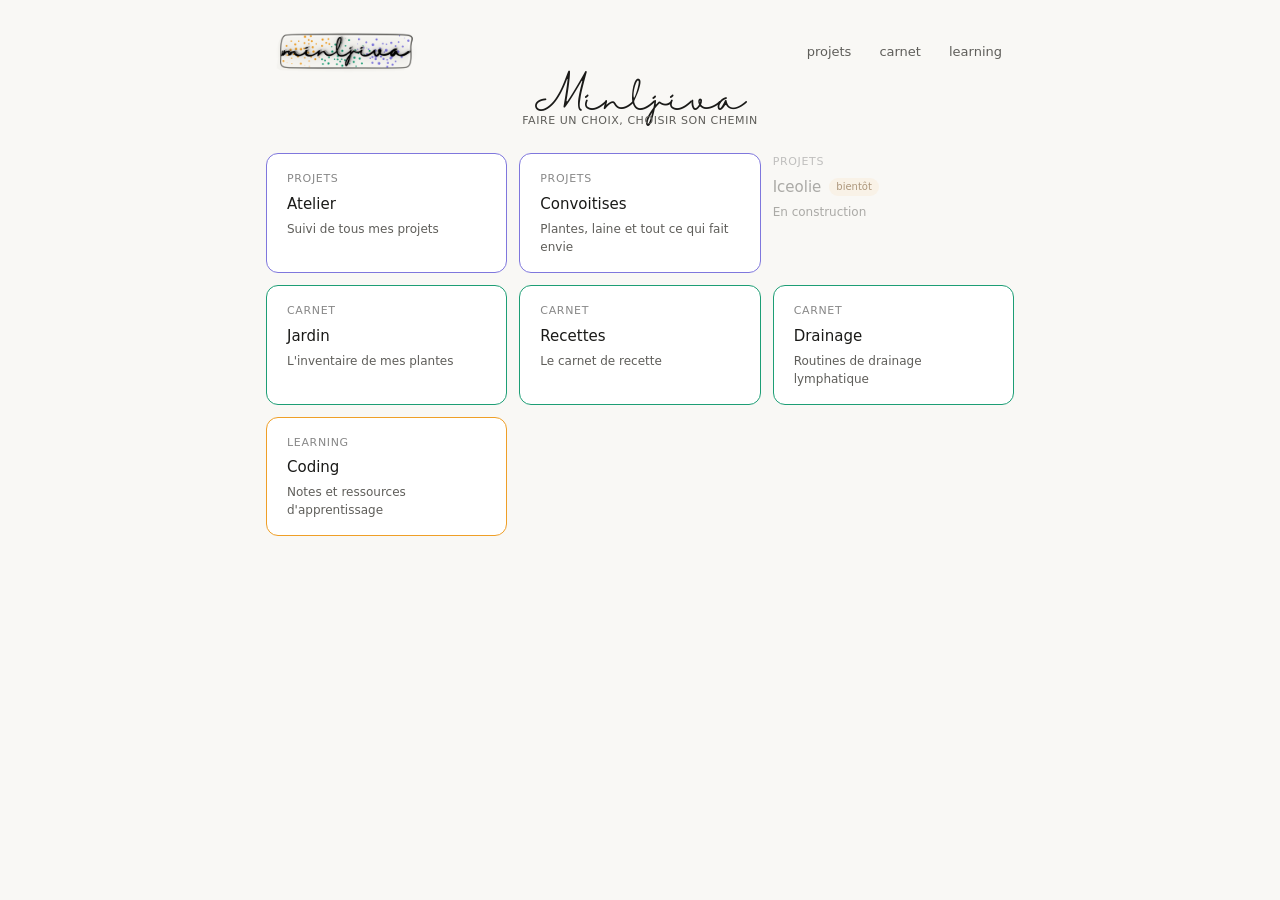
==== commit 3d571865: "Update index.html" ====
--- a/index.html
+++ b/index.html
@@ -30,11 +30,11 @@
       <div class="index-card-desc">Plantes, laine et tout ce qui fait envie</div>
     </a>
 
-    <a href="https://minljiva.github.io/iceolie/" class="index-card-soon">
+<a href="https://minljiva.github.io/iceolie/" class="index-card-soon">
       <div class="index-card-cat">projets</div>
       <div class="index-card-title">Iceolie <span class="badge-soon">bientôt</span></div>
       <div class="index-card-desc">En construction</div>
-    </div>
+    </a>
 
     <a href="JARDIN.html" class="index-card-carnet">
       <div class="index-card-cat">carnet</div>
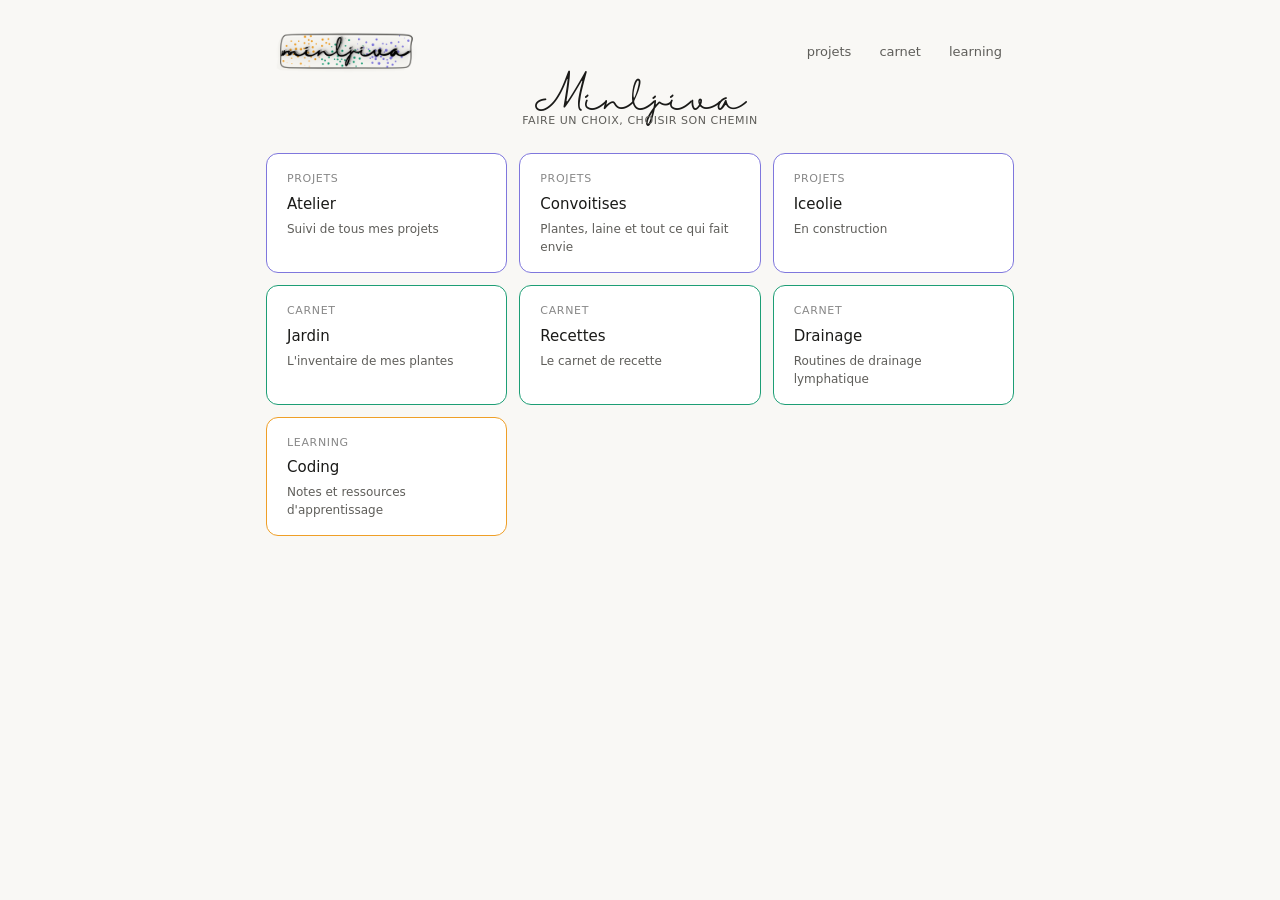
==== commit d211b780: "add url" ====
--- a/index.html
+++ b/index.html
@@ -30,9 +30,9 @@
       <div class="index-card-desc">Plantes, laine et tout ce qui fait envie</div>
     </a>
 
-<a href="https://minljiva.github.io/iceolie/" class="index-card-soon">
+<a href="https://minljiva.github.io/iceolie/" class="index-card-projet">
       <div class="index-card-cat">projets</div>
-      <div class="index-card-title">Iceolie <span class="badge-soon">bientôt</span></div>
+      <div class="index-card-title">Iceolie</div>
       <div class="index-card-desc">En construction</div>
     </a>
 
@@ -54,19 +54,13 @@
       <div class="index-card-desc">Routines de drainage lymphatique</div>
     </a>
 
-    <a href="CODING.html" class="index-card-learning">
+<a href="CODING.html" class="index-card-learning">
       <div class="index-card-cat">learning</div>
       <div class="index-card-title">Coding</div>
       <div class="index-card-desc">Notes et ressources d'apprentissage</div>
     </a>
 
-  </div>
-
-  </div>
-
-
-
-<script>
+  </div> <script>
   const NAV = [
     { cat: "projets",  pages: [
       { label: "Iceolie",       href: "ICEOLIE.html" },
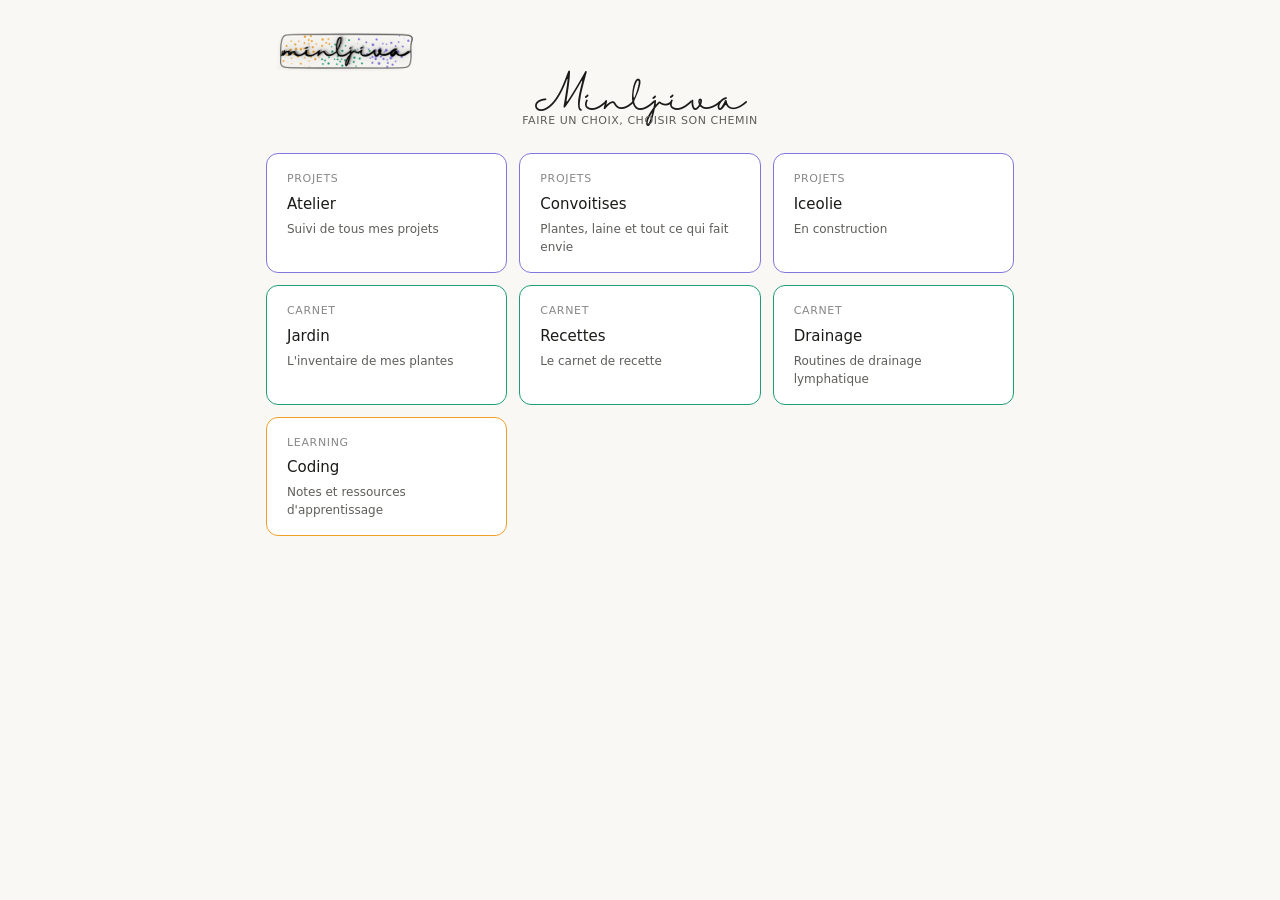
==== commit 0336053e: "Update index.html" ====
--- a/index.html
+++ b/index.html
@@ -60,46 +60,6 @@
       <div class="index-card-desc">Notes et ressources d'apprentissage</div>
     </a>
 
-  </div> <script>
-  const NAV = [
-    { cat: "projets",  pages: [
-      { label: "Iceolie",       href: "ICEOLIE.html" },
-      { label: "Atelier",       href: "ATELIER.html" },
-      { label: "Convoitises",   href: "CONVOITISES.html" }
-    ]},
-    { cat: "carnet",   pages: [
-      { label: "Jardin",    href: "JARDIN.html" },
-      { label: "Recettes",      href: "RECETTES.html" },
-      { label: "Drainage",      href: "DRAINAGE.html" }
-    ]},
-    { cat: "learning", pages: [
-      { label: "Coding",        href: "CODING.html" }
-    ]}
-  ];
-  (function buildNav() {
-    const nav = document.getElementById('main-nav');
-    if (!nav) return;
-    const cat = nav.closest('[data-page]') ? nav.closest('[data-page]').dataset.page : '';
-    NAV.forEach(group => {
-      const wrap = document.createElement('div');
-      wrap.className = 'nav-group' + (group.cat === cat ? ' nav-group-active' : '');
-      const lbl = document.createElement('span');
-      lbl.className = 'nav-cat' + (group.cat === cat ? ' actif' : '');
-      lbl.textContent = group.cat;
-      wrap.appendChild(lbl);
-      if (group.pages.length > 0) {
-        const dd = document.createElement('div');
-        dd.className = 'nav-dropdown';
-        group.pages.forEach(p => {
-          const a = document.createElement('a');
-          a.href = p.href; a.textContent = p.label; a.className = 'nav-drop-item';
-          dd.appendChild(a);
-        });
-        wrap.appendChild(dd);
-      }
-      nav.appendChild(wrap);
-    });
-  })();
-</script>
+  </div> <script src="scripts/nav.js"></script>
 </body>
 </html>
